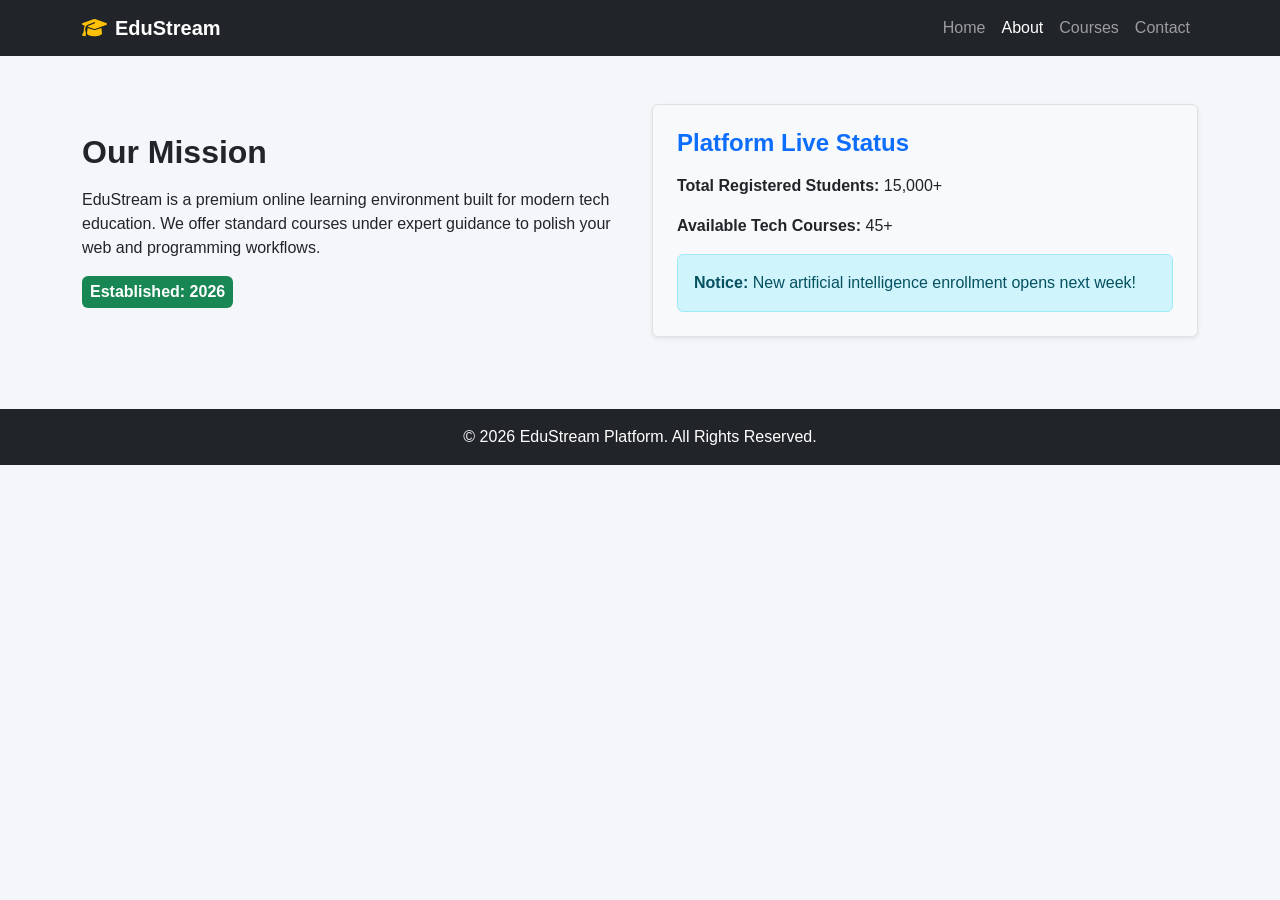
==== about.html @ 89ba42fd "Add files via upload" ====
<!DOCTYPE html>
<html lang="en">
<head>
    <meta charset="UTF-8">
    <meta name="viewport" content="width=device-width, initial-scale=1.0">
    <title>EduStream - About Us</title>
    <link href="https://cdn.jsdelivr.net/npm/bootstrap@5.3.2/dist/css/bootstrap.min.css" rel="stylesheet">
    <link rel="stylesheet" href="https://cdnjs.cloudflare.com/ajax/libs/font-awesome/6.4.0/css/all.min.css">
    <link rel="stylesheet" href="assets/css/style.css">
</head>
<body>

    <nav class="navbar navbar-expand-lg navbar-dark bg-dark">
        <div class="container">
            <a class="navbar-brand fw-bold" href="index.html"><i class="fa-solid fa-graduation-cap text-warning me-2"></i>EduStream</a>
            <button class="navbar-toggler" type="button" data-bs-toggle="collapse" data-bs-target="#myNav">
                <span class="navbar-toggler-icon"></span>
            </button>
            <div class="collapse navbar-collapse" id="myNav">
                <ul class="navbar-nav ms-auto">
                    <li class="nav-item"><a class="nav-link" href="index.html">Home</a></li>
                    <li class="nav-item"><a class="nav-link active" href="about.html">About</a></li>
                    <li class="nav-item"><a class="nav-link" href="courses.html">Courses</a></li>
                    <li class="nav-item"><a class="nav-link" href="contact.html">Contact</a></li>
                </ul>
            </div>
        </div>
    </nav>

    <div class="container my-5">
        <div class="row align-items-center">
            <div class="col-md-6 mb-4">
                <h2 class="fw-bold mb-3">Our Mission</h2>
                <p>EduStream is a premium online learning environment built for modern tech education. We offer standard courses under expert guidance to polish your web and programming workflows.</p>
                <span class="badge bg-success p-2 fs-6">Established: 2026</span>
            </div>
            <div class="col-md-6 mb-4">
                <div class="p-4 bg-light border rounded shadow-sm">
                    <h4 class="fw-bold text-primary mb-3">Platform Live Status</h4>
                    <p><strong>Total Registered Students:</strong> 15,000+</p>
                    <p><strong>Available Tech Courses:</strong> 45+</p>
                    <div class="alert alert-info mb-0" role="alert">
                        <strong>Notice:</strong> New artificial intelligence enrollment opens next week!
                    </div>
                </div>
            </div>
        </div>
    </div>

    <footer class="bg-dark text-white text-center py-3 mt-5">
        <div class="container">
            <p class="mb-0">&copy; 2026 EduStream Platform. All Rights Reserved.</p>
        </div>
    </footer>

    <script src="https://cdn.jsdelivr.net/npm/bootstrap@5.3.2/dist/js/bootstrap.bundle.min.js"></script>
</body>
</html>
---- assets/css/style.css ----
/* Base Page Styling */
body {
    background-color: #f4f6f9;
    font-family: Arial, sans-serif; /* Clean Classic Font */
}

/* Classic Navy Blue Theme for Headers/Navbar */
.bg-classic-navy {
    background-color: #1a365d !important; /* Professional Navy Blue */
}

/* Custom Simple Buttons */
.btn-classic {
    background-color: #2b6cb0; /* Soft Classic Blue */
    color: white;
    border: none;
    transition: 0.2s;
}
.btn-classic:hover {
    background-color: #1a365d;
    color: white;
}

/* Simple Classic Cards styling */
.my-custom-card {
    border-radius: 8px;
    border: 1px solid #d2d6dc;
    background-color: #ffffff;
}
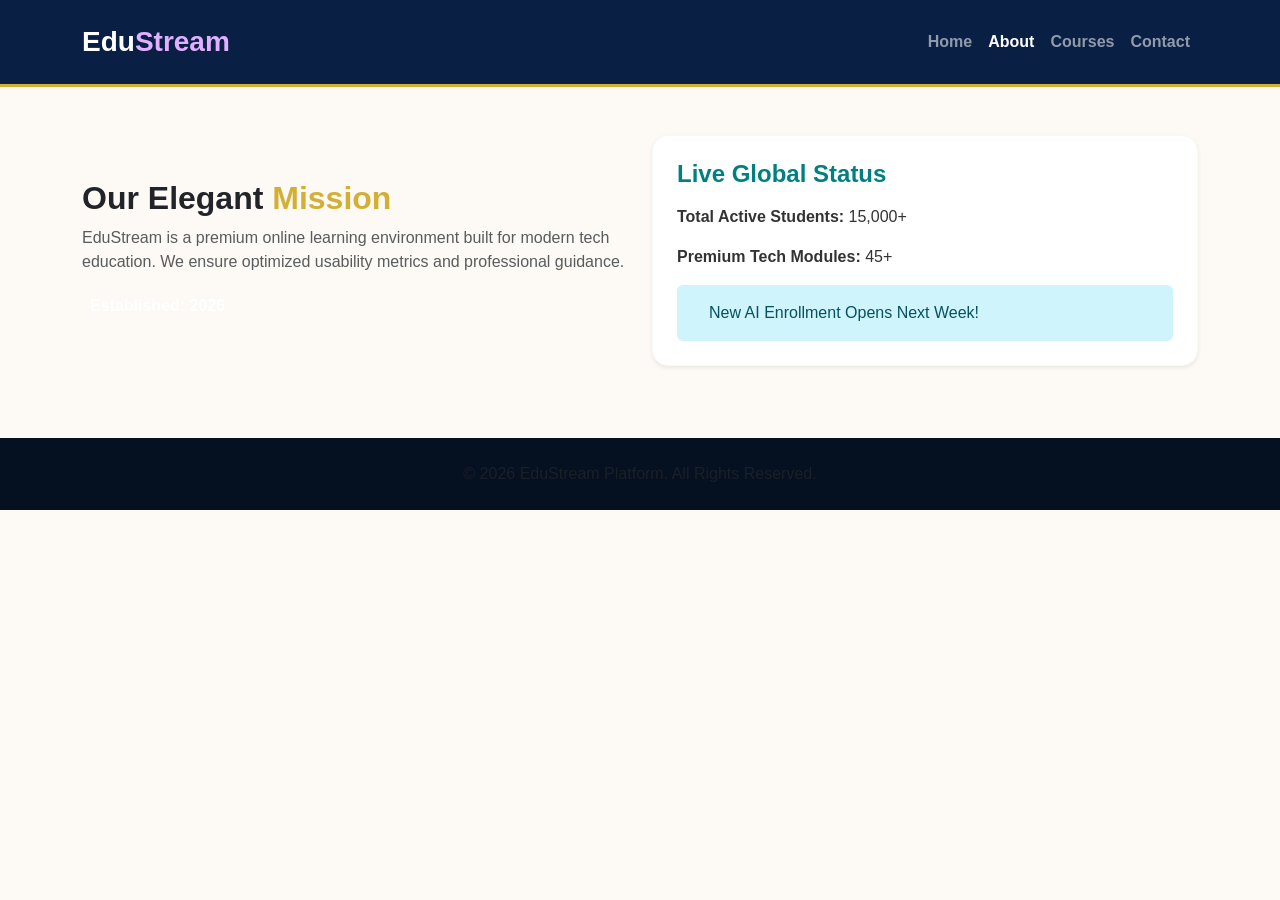
==== commit 1dc61ff3: "Add files via upload" ====
--- a/about.html
+++ b/about.html
@@ -3,54 +3,49 @@
 <head>
     <meta charset="UTF-8">
     <meta name="viewport" content="width=device-width, initial-scale=1.0">
-    <title>EduStream - About Us</title>
+    <title>EduStream - Elegant About</title>
     <link href="https://cdn.jsdelivr.net/npm/bootstrap@5.3.2/dist/css/bootstrap.min.css" rel="stylesheet">
-    <link rel="stylesheet" href="https://cdnjs.cloudflare.com/ajax/libs/font-awesome/6.4.0/css/all.min.css">
     <link rel="stylesheet" href="assets/css/style.css">
 </head>
 <body>
 
-    <nav class="navbar navbar-expand-lg navbar-dark bg-dark">
+    <nav class="navbar navbar-expand-lg navbar-dark navbar-glam sticky-top py-3">
         <div class="container">
-            <a class="navbar-brand fw-bold" href="index.html"><i class="fa-solid fa-graduation-cap text-warning me-2"></i>EduStream</a>
-            <button class="navbar-toggler" type="button" data-bs-toggle="collapse" data-bs-target="#myNav">
-                <span class="navbar-toggler-icon"></span>
-            </button>
+            <a class="navbar-brand fw-bold fs-3" href="index.html">Edu<span class="text-rose">Stream</span></a>
             <div class="collapse navbar-collapse" id="myNav">
                 <ul class="navbar-nav ms-auto">
-                    <li class="nav-item"><a class="nav-link" href="index.html">Home</a></li>
-                    <li class="nav-item"><a class="nav-link active" href="about.html">About</a></li>
-                    <li class="nav-item"><a class="nav-link" href="courses.html">Courses</a></li>
-                    <li class="nav-item"><a class="nav-link" href="contact.html">Contact</a></li>
+                    <li class="nav-item"><a class="nav-link fw-semibold" href="index.html">Home</a></li>
+                    <li class="nav-item"><a class="nav-link active fw-semibold" href="about.html">About</a></li>
+                    <li class="nav-item"><a class="nav-link fw-semibold" href="courses.html">Courses</a></li>
+                    <li class="nav-item"><a class="nav-link fw-semibold" href="contact.html">Contact</a></li>
                 </ul>
             </div>
         </div>
     </nav>
 
-    <div class="container my-5">
+    <div class="container my-5 fade-in-glam">
         <div class="row align-items-center">
             <div class="col-md-6 mb-4">
-                <h2 class="fw-bold mb-3">Our Mission</h2>
-                <p>EduStream is a premium online learning environment built for modern tech education. We offer standard courses under expert guidance to polish your web and programming workflows.</p>
-                <span class="badge bg-success p-2 fs-6">Established: 2026</span>
+                <h2 class="fw-bold text-dark">Our Elegant <span class="text-gold">Mission</span></h2>
+                <p class="text-muted">EduStream is a premium online learning environment built for modern tech education. We ensure optimized usability metrics and professional guidance.</p>
+                <span class="badge bg-teal-glam p-2 fs-6">Established: 2026</span>
             </div>
             <div class="col-md-6 mb-4">
-                <div class="p-4 bg-light border rounded shadow-sm">
-                    <h4 class="fw-bold text-primary mb-3">Platform Live Status</h4>
-                    <p><strong>Total Registered Students:</strong> 15,000+</p>
-                    <p><strong>Available Tech Courses:</strong> 45+</p>
-                    <div class="alert alert-info mb-0" role="alert">
-                        <strong>Notice:</strong> New artificial intelligence enrollment opens next week!
+                <div class="p-4 bg-white border border-light rounded-4 shadow-sm">
+                    <h4 class="fw-bold text-teal mb-3">Live Global Status</h4>
+                    <p><strong>Total Active Students:</strong> 15,000+</p>
+                    <p><strong>Premium Tech Modules:</strong> 45+</p>
+                    <div class="alert alert-info border-0 mb-0 d-flex align-items-center" role="alert">
+                        <i class="fa-solid fa-bell me-3 fs-4 text-info"></i>
+                        <div>New AI Enrollment Opens Next Week!</div>
                     </div>
                 </div>
             </div>
         </div>
     </div>
 
-    <footer class="bg-dark text-white text-center py-3 mt-5">
-        <div class="container">
-            <p class="mb-0">&copy; 2026 EduStream Platform. All Rights Reserved.</p>
-        </div>
+    <footer class="text-white text-center py-4 mt-5" style="background-color: #051021;">
+        <p class="mb-0 text-muted">&copy; 2026 EduStream Platform. All Rights Reserved.</p>
     </footer>
 
     <script src="https://cdn.jsdelivr.net/npm/bootstrap@5.3.2/dist/js/bootstrap.bundle.min.js"></script>
--- a/assets/css/style.css
+++ b/assets/css/style.css
@@ -1,29 +1,65 @@
-/* Base Page Styling */
-body {
-    background-color: #f4f6f9;
-    font-family: Arial, sans-serif; /* Clean Classic Font */
+/* Custom Glam Variables */
+:root {
+    --navy-glam: #0a1f44;      /* Deep, rich Navy */
+    --gold-glam: #d4af37;      /* Classic Gold Accent */
+    --rose-glam: #e0b0ff;      /* Glamorous Rose/Mauve accent */
+    --teal-glam: #008080;      /* Elegant Teal */
+    --bg-light: #fdfaf5;       /* Very subtle cream bg */
 }
 
-/* Classic Navy Blue Theme for Headers/Navbar */
-.bg-classic-navy {
-    background-color: #1a365d !important; /* Professional Navy Blue */
+body {
+    background-color: var(--bg-light);
+    font-family: 'Poppins', sans-serif; /* Cleaner, more aesthetic font */
+    color: #333;
 }
 
-/* Custom Simple Buttons */
-.btn-classic {
-    background-color: #2b6cb0; /* Soft Classic Blue */
+/* Updated Navbar - Deep Navy */
+.navbar-glam {
+    background-color: var(--navy-glam) !important;
+    border-bottom: 3px solid var(--gold-glam);
+}
+
+/* Animation */
+@keyframes glamFadeIn {
+    from { opacity: 0; transform: translateY(20px); }
+    to { opacity: 1; transform: translateY(0); }
+}
+
+.fade-in-glam {
+    animation: glamFadeIn 0.8s ease-out forwards;
+}
+
+/* The Glamorous Cards */
+.my-custom-card {
+    border-radius: 15px;
+    border: none;
+    background: #ffffff;
+    transition: all 0.4s ease-in-out;
+    box-shadow: 0 5px 15px rgba(0,0,0,0.05);
+}
+
+.my-custom-card:hover {
+    transform: translateY(-10px);
+    box-shadow: 0 15px 30px rgba(10, 31, 68, 0.1);
+}
+
+/* Glamorous Buttons */
+.btn-glam {
+    background: linear-gradient(45deg, var(--navy-glam), var(--teal-glam));
     color: white;
     border: none;
-    transition: 0.2s;
-}
-.btn-classic:hover {
-    background-color: #1a365d;
-    color: white;
+    border-radius: 25px; /* Rounded for glam */
+    padding: 10px 25px;
+    transition: 0.3s;
 }
 
-/* Simple Classic Cards styling */
-.my-custom-card {
-    border-radius: 8px;
-    border: 1px solid #d2d6dc;
-    background-color: #ffffff;
-}+.btn-glam:hover {
+    background: linear-gradient(45deg, var(--teal-glam), var(--navy-glam));
+    color: white;
+    transform: scale(1.05);
+}
+
+/* Text Highlights */
+.text-gold { color: var(--gold-glam); }
+.text-rose { color: var(--rose-glam); }
+.text-teal { color: var(--teal-glam); }
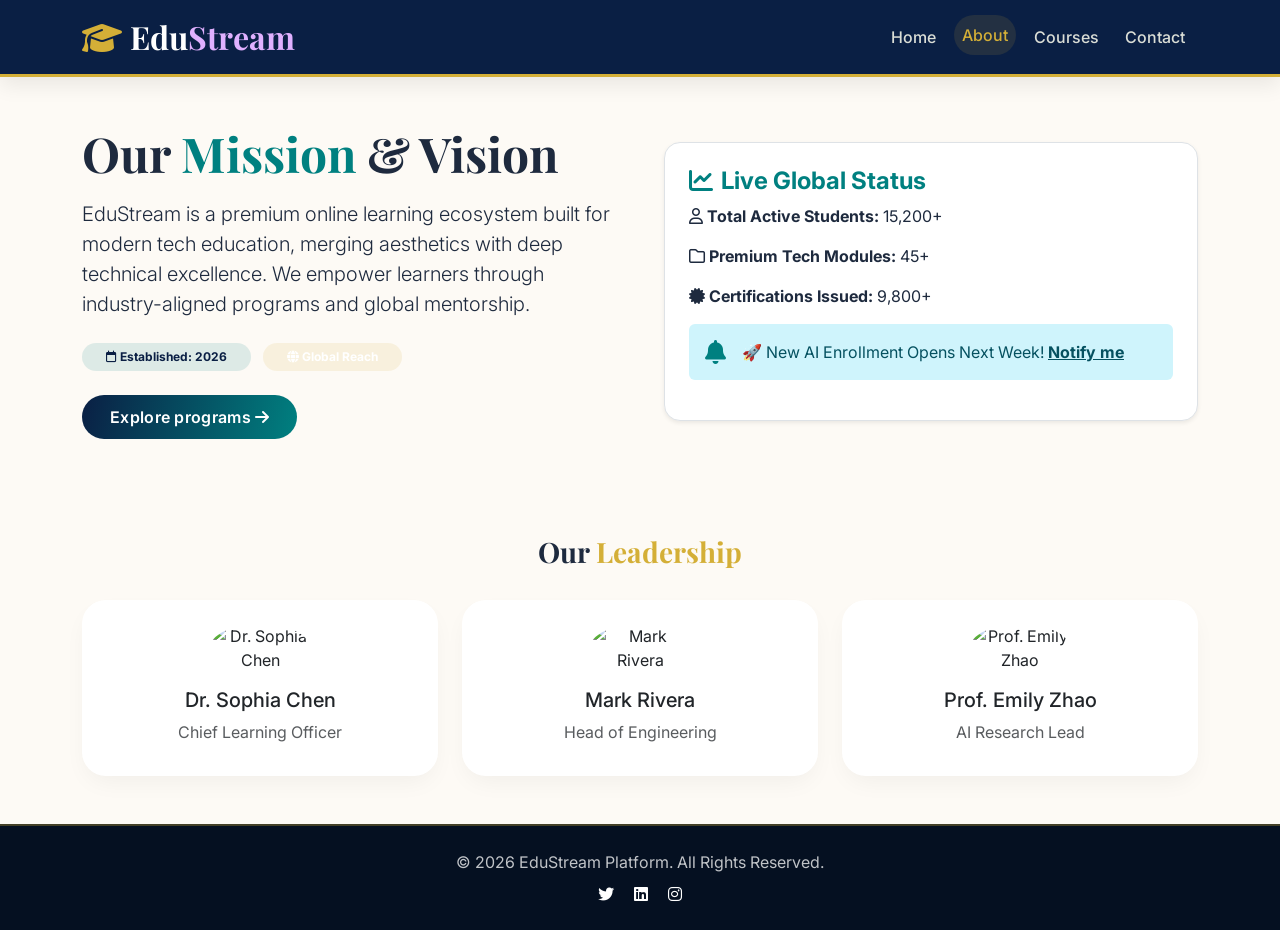
==== commit d3052637: "Add files via upload" ====
--- a/about.html
+++ b/about.html
@@ -1,53 +1,105 @@
 <!DOCTYPE html>
 <html lang="en">
 <head>
-    <meta charset="UTF-8">
-    <meta name="viewport" content="width=device-width, initial-scale=1.0">
-    <title>EduStream - Elegant About</title>
-    <link href="https://cdn.jsdelivr.net/npm/bootstrap@5.3.2/dist/css/bootstrap.min.css" rel="stylesheet">
-    <link rel="stylesheet" href="assets/css/style.css">
+  <meta charset="UTF-8">
+  <meta name="viewport" content="width=device-width, initial-scale=1.0">
+  <title>EduStream - About Elegance</title>
+  <link href="https://cdn.jsdelivr.net/npm/bootstrap@5.3.2/dist/css/bootstrap.min.css" rel="stylesheet">
+  <link rel="stylesheet" href="https://cdnjs.cloudflare.com/ajax/libs/font-awesome/6.4.0/css/all.min.css">
+  <link href="https://fonts.googleapis.com/css2?family=Inter:opsz,wght@300..700&family=Playfair+Display:wght@500;700&display=swap" rel="stylesheet">
+  <link rel="stylesheet" href="assets/css/style.css">
 </head>
 <body>
 
-    <nav class="navbar navbar-expand-lg navbar-dark navbar-glam sticky-top py-3">
-        <div class="container">
-            <a class="navbar-brand fw-bold fs-3" href="index.html">Edu<span class="text-rose">Stream</span></a>
-            <div class="collapse navbar-collapse" id="myNav">
-                <ul class="navbar-nav ms-auto">
-                    <li class="nav-item"><a class="nav-link fw-semibold" href="index.html">Home</a></li>
-                    <li class="nav-item"><a class="nav-link active fw-semibold" href="about.html">About</a></li>
-                    <li class="nav-item"><a class="nav-link fw-semibold" href="courses.html">Courses</a></li>
-                    <li class="nav-item"><a class="nav-link fw-semibold" href="contact.html">Contact</a></li>
-                </ul>
-            </div>
+<!-- ==================== NAVBAR ==================== -->
+<nav class="navbar navbar-expand-lg navbar-dark navbar-glam sticky-top py-2">
+  <div class="container">
+    <a class="navbar-brand fw-bold fs-2" href="index.html">
+      <i class="fa-solid fa-graduation-cap text-gold me-2"></i>Edu<span class="text-rose">Stream</span>
+    </a>
+    <button class="navbar-toggler" type="button" data-bs-toggle="collapse" data-bs-target="#aboutNav">
+      <span class="navbar-toggler-icon"></span>
+    </button>
+    <div class="collapse navbar-collapse" id="aboutNav">
+      <ul class="navbar-nav ms-auto">
+        <li class="nav-item"><a class="nav-link" href="index.html">Home</a></li>
+        <li class="nav-item"><a class="nav-link active" href="about.html">About</a></li>
+        <li class="nav-item"><a class="nav-link" href="courses.html">Courses</a></li>
+        <li class="nav-item"><a class="nav-link" href="contact.html">Contact</a></li>
+      </ul>
+    </div>
+  </div>
+</nav>
+
+<!-- ==================== MAIN CONTENT ==================== -->
+<div class="container my-5 fade-in-glam">
+  <div class="row g-5 align-items-center">
+    <div class="col-lg-6">
+      <h2 class="fw-bold display-5">Our <span class="text-teal">Mission</span> & Vision</h2>
+      <p class="lead mt-3">EduStream is a premium online learning ecosystem built for modern tech education, merging aesthetics with deep technical excellence. We empower learners through industry-aligned programs and global mentorship.</p>
+      <div class="mt-4">
+        <span class="badge rounded-pill px-4 py-2" style="background:#00808020; color:#0a1f44;">
+          <i class="fa-regular fa-calendar"></i> Established: 2026
+        </span>
+        <span class="badge rounded-pill px-4 py-2 ms-2" style="background:#d4af3720;">
+          <i class="fa-solid fa-globe"></i> Global Reach
+        </span>
+      </div>
+      <div class="mt-4">
+        <a href="courses.html" class="btn btn-glam">Explore programs <i class="fa-solid fa-arrow-right"></i></a>
+      </div>
+    </div>
+    <div class="col-lg-6">
+      <div class="p-4 bg-white border rounded-4 shadow-sm" style="border-radius: 28px; transition: 0.3s;">
+        <h4 class="fw-bold text-teal"><i class="fa-solid fa-chart-line me-2"></i>Live Global Status</h4>
+        <p><strong><i class="fa-regular fa-user"></i> Total Active Students:</strong> 15,200+</p>
+        <p><strong><i class="fa-regular fa-folder"></i> Premium Tech Modules:</strong> 45+</p>
+        <p><strong><i class="fa-solid fa-certificate"></i> Certifications Issued:</strong> 9,800+</p>
+        <div class="alert alert-info border-0 mt-3 d-flex align-items-center">
+          <i class="fa-solid fa-bell me-3 fs-4 text-teal"></i>
+          <div>🚀 New AI Enrollment Opens Next Week! <a href="courses.html" class="alert-link">Notify me</a></div>
         </div>
-    </nav>
+      </div>
+    </div>
+  </div>
 
-    <div class="container my-5 fade-in-glam">
-        <div class="row align-items-center">
-            <div class="col-md-6 mb-4">
-                <h2 class="fw-bold text-dark">Our Elegant <span class="text-gold">Mission</span></h2>
-                <p class="text-muted">EduStream is a premium online learning environment built for modern tech education. We ensure optimized usability metrics and professional guidance.</p>
-                <span class="badge bg-teal-glam p-2 fs-6">Established: 2026</span>
-            </div>
-            <div class="col-md-6 mb-4">
-                <div class="p-4 bg-white border border-light rounded-4 shadow-sm">
-                    <h4 class="fw-bold text-teal mb-3">Live Global Status</h4>
-                    <p><strong>Total Active Students:</strong> 15,000+</p>
-                    <p><strong>Premium Tech Modules:</strong> 45+</p>
-                    <div class="alert alert-info border-0 mb-0 d-flex align-items-center" role="alert">
-                        <i class="fa-solid fa-bell me-3 fs-4 text-info"></i>
-                        <div>New AI Enrollment Opens Next Week!</div>
-                    </div>
-                </div>
-            </div>
-        </div>
+  <!-- ==================== TEAM SECTION ==================== -->
+  <div class="row mt-5 pt-4 g-4">
+    <h3 class="text-center fw-bold">Our <span class="text-gold">Leadership</span></h3>
+    <div class="col-md-4">
+      <div class="card mv-custom-card text-center p-3 border-0">
+        <img src="https://randomuser.me/api/portraits/women/68.jpg" class="rounded-circle mx-auto mt-2" width="100" alt="Dr. Sophia Chen">
+        <h5 class="mt-3">Dr. Sophia Chen</h5>
+        <p class="text-muted">Chief Learning Officer</p>
+      </div>
     </div>
+    <div class="col-md-4">
+      <div class="card mv-custom-card text-center p-3 border-0">
+        <img src="https://randomuser.me/api/portraits/men/32.jpg" class="rounded-circle mx-auto mt-2" width="100" alt="Mark Rivera">
+        <h5 class="mt-3">Mark Rivera</h5>
+        <p class="text-muted">Head of Engineering</p>
+      </div>
+    </div>
+    <div class="col-md-4">
+      <div class="card mv-custom-card text-center p-3 border-0">
+        <img src="https://randomuser.me/api/portraits/women/45.jpg" class="rounded-circle mx-auto mt-2" width="100" alt="Prof. Emily Zhao">
+        <h5 class="mt-3">Prof. Emily Zhao</h5>
+        <p class="text-muted">AI Research Lead</p>
+      </div>
+    </div>
+  </div>
+</div>
 
-    <footer class="text-white text-center py-4 mt-5" style="background-color: #051021;">
-        <p class="mb-0 text-muted">&copy; 2026 EduStream Platform. All Rights Reserved.</p>
-    </footer>
+<!-- ==================== FOOTER ==================== -->
+<footer class="footer-glam text-white text-center py-4 mt-5">
+  <p class="mb-0 opacity-75">&copy; 2026 EduStream Platform. All Rights Reserved.</p>
+  <div class="mt-2">
+    <i class="fa-brands fa-twitter mx-2"></i>
+    <i class="fa-brands fa-linkedin mx-2"></i>
+    <i class="fa-brands fa-instagram mx-2"></i>
+  </div>
+</footer>
 
-    <script src="https://cdn.jsdelivr.net/npm/bootstrap@5.3.2/dist/js/bootstrap.bundle.min.js"></script>
+<script src="https://cdn.jsdelivr.net/npm/bootstrap@5.3.2/dist/js/bootstrap.bundle.min.js"></script>
 </body>
 </html>
--- a/assets/css/style.css
+++ b/assets/css/style.css
@@ -1,65 +1,164 @@
-/* Custom Glam Variables */
+/* ===== ROOT VARIABLES (Enhanced) ===== */
 :root {
-    --navy-glam: #0a1f44;      /* Deep, rich Navy */
-    --gold-glam: #d4af37;      /* Classic Gold Accent */
-    --rose-glam: #e0b0ff;      /* Glamorous Rose/Mauve accent */
-    --teal-glam: #008080;      /* Elegant Teal */
-    --bg-light: #fdfaf5;       /* Very subtle cream bg */
+  --navy-glam: #0a1f44;
+  --gold-glam: #d4af37;
+  --rose-glam: #e0b0ff;
+  --teal-glam: #008080;
+  --bg-light: #fdfaf5;
+  --charcoal: #2c3e50;
+  --soft-shadow: 0 20px 35px -12px rgba(0,0,0,0.08);
+  --transition-smooth: all 0.35s cubic-bezier(0.2, 0.9, 0.4, 1.1);
+}
+
+* {
+  margin: 0;
+  padding: 0;
+  box-sizing: border-box;
 }
 
 body {
-    background-color: var(--bg-light);
-    font-family: 'Poppins', sans-serif; /* Cleaner, more aesthetic font */
-    color: #333;
+  background-color: var(--bg-light);
+  font-family: 'Inter', sans-serif;
+  color: #1e2a3e;
+  scroll-behavior: smooth;
 }
 
-/* Updated Navbar - Deep Navy */
-.navbar-glam {
-    background-color: var(--navy-glam) !important;
-    border-bottom: 3px solid var(--gold-glam);
+h1, h2, h3, .display-3, .navbar-brand {
+  font-family: 'Playfair Display', serif;
 }
 
-/* Animation */
+/* ===== NAVBAR GLAM UPGRADE ===== */
+.navbar-glam {
+  background-color: var(--navy-glam) !important;
+  border-bottom: 3px solid var(--gold-glam);
+  box-shadow: 0 8px 20px rgba(0,0,0,0.08);
+  transition: var(--transition-smooth);
+}
+
+.navbar-glam .nav-link {
+  color: rgba(255,255,240,0.85) !important;
+  font-weight: 500;
+  margin: 0 5px;
+  transition: var(--transition-smooth);
+  border-radius: 30px;
+  padding: 8px 18px;
+}
+
+.navbar-glam .nav-link:hover,
+.navbar-glam .nav-link.active {
+  color: var(--gold-glam) !important;
+  background: rgba(212, 175, 55, 0.12);
+  transform: translateY(-2px);
+}
+
+/* ===== HERO SECTION ===== */
+.hero-glam {
+  background: linear-gradient(135deg, rgba(10,31,68,0.85), rgba(0,128,128,0.8)), url('https://images.unsplash.com/photo-1524178232363-1fb2b075b655?q=80&w=2070&auto=format');
+  background-size: cover;
+  background-position: center 30%;
+}
+
+/* ===== CUSTOM CARDS ===== */
+.mv-custom-card {
+  border-radius: 24px;
+  border: none;
+  background: #ffffff;
+  transition: var(--transition-smooth);
+  box-shadow: 0 10px 25px -5px rgba(0,0,0,0.05);
+  overflow: hidden;
+}
+
+.mv-custom-card:hover {
+  transform: translateY(-8px);
+  box-shadow: 0 25px 35px -12px rgba(10,31,68,0.2);
+}
+
+/* ===== GLAM BUTTONS ===== */
+.btn-glam {
+  background: linear-gradient(105deg, var(--navy-glam), var(--teal-glam));
+  color: white;
+  border: none;
+  border-radius: 40px;
+  padding: 10px 28px;
+  font-weight: 600;
+  transition: var(--transition-smooth);
+  letter-spacing: 0.3px;
+}
+
+.btn-glam:hover {
+  background: linear-gradient(105deg, var(--teal-glam), var(--navy-glam));
+  transform: scale(1.03);
+  box-shadow: 0 12px 20px -8px rgba(0,128,128,0.4);
+  color: white;
+}
+
+.btn-outline-glam {
+  border: 2px solid var(--gold-glam);
+  background: transparent;
+  color: var(--navy-glam);
+  border-radius: 40px;
+  font-weight: 600;
+  transition: var(--transition-smooth);
+}
+
+.btn-outline-glam:hover {
+  background: var(--gold-glam);
+  color: #0a1f44;
+  transform: scale(1.02);
+}
+
+/* ===== TEXT COLORS ===== */
+.text-gold { color: var(--gold-glam); }
+.text-rose { color: var(--rose-glam); }
+.text-teal { color: var(--teal-glam); }
+
+/* ===== BACKGROUNDS ===== */
+.bg-teal-soft { background-color: rgba(0,128,128,0.08); }
+
+.badge-glam {
+  background: linear-gradient(145deg, var(--teal-glam), #0e5e5e);
+  padding: 8px 16px;
+  border-radius: 40px;
+  font-weight: 500;
+}
+
+/* ===== FOOTER ===== */
+.footer-glam {
+  background-color: #051021;
+  border-top: 2px solid rgba(212,175,55,0.3);
+}
+
+/* ===== CAROUSEL ===== */
+.carousel-item img {
+  object-fit: cover;
+  height: 460px;
+  filter: brightness(0.75);
+}
+
+.carousel-caption {
+  background: linear-gradient(0deg, rgba(0,0,0,0.6), transparent);
+  border-radius: 20px;
+  bottom: 20px;
+}
+
+/* ===== FORM FOCUS ===== */
+.form-control:focus {
+  border-color: var(--teal-glam);
+  box-shadow: 0 0 0 0.25rem rgba(0,128,128,0.25);
+}
+
+/* ===== ANIMATION ===== */
 @keyframes glamFadeIn {
-    from { opacity: 0; transform: translateY(20px); }
-    to { opacity: 1; transform: translateY(0); }
+  from { opacity: 0; transform: translateY(25px); }
+  to { opacity: 1; transform: translateY(0); }
 }
 
 .fade-in-glam {
-    animation: glamFadeIn 0.8s ease-out forwards;
+  animation: glamFadeIn 0.7s ease forwards;
 }
 
-/* The Glamorous Cards */
-.my-custom-card {
-    border-radius: 15px;
-    border: none;
-    background: #ffffff;
-    transition: all 0.4s ease-in-out;
-    box-shadow: 0 5px 15px rgba(0,0,0,0.05);
-}
-
-.my-custom-card:hover {
-    transform: translateY(-10px);
-    box-shadow: 0 15px 30px rgba(10, 31, 68, 0.1);
-}
-
-/* Glamorous Buttons */
-.btn-glam {
-    background: linear-gradient(45deg, var(--navy-glam), var(--teal-glam));
-    color: white;
-    border: none;
-    border-radius: 25px; /* Rounded for glam */
-    padding: 10px 25px;
-    transition: 0.3s;
-}
-
-.btn-glam:hover {
-    background: linear-gradient(45deg, var(--teal-glam), var(--navy-glam));
-    color: white;
-    transform: scale(1.05);
-}
-
-/* Text Highlights */
-.text-gold { color: var(--gold-glam); }
-.text-rose { color: var(--rose-glam); }
-.text-teal { color: var(--teal-glam); }+/* ===== RESPONSIVE ===== */
+@media (max-width: 768px) {
+  .carousel-item img { height: 280px; }
+  .display-3 { font-size: 2.2rem; }
+}
